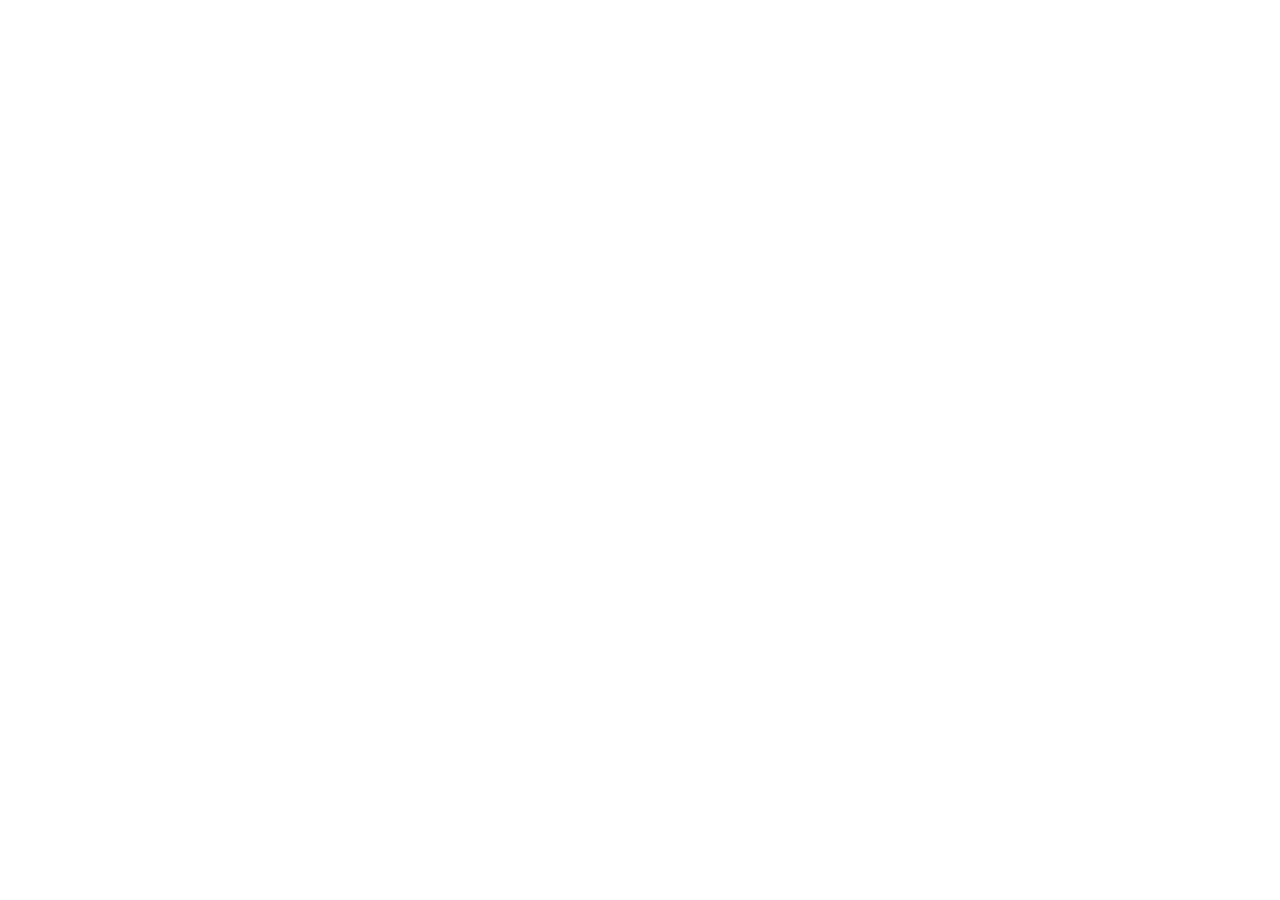
==== index.html @ abf0644c "Migrate dependencies update Co-authored-by: revablex <257068197+revablex@users.noreply.github.com>" ====
<!DOCTYPE html>
<html lang="en">
  <head>
    <meta charset="UTF-8" />
    <meta name="viewport" content="width=device-width, initial-scale=1.0" />
    <meta name="google-site-verification" content="fP5zdys_5iAXMjhgYzOSndz_Sbp30DmEW2HuNHnjSGg" />
    <title>RevableX — Analyze YouTube Comments. Discover Audience Questions.</title>
    <meta name="description" content="RevableX connects to YouTube and analyzes comments to find what your viewers are asking. Understand your audience with AI-powered comment analysis." />
    <meta name="author" content="RevableX" />

    <meta property="og:title" content="RevableX — Analyze YouTube Comments. Discover Audience Questions." />
    <meta property="og:description" content="RevableX connects to YouTube and analyzes comments to find what your viewers are asking." />
    <meta property="og:type" content="website" />

    <meta name="twitter:card" content="summary_large_image" />
    <link rel="preconnect" href="https://fonts.googleapis.com" />
    <link rel="preconnect" href="https://fonts.gstatic.com" crossorigin />
    <link href="https://fonts.googleapis.com/css2?family=Inter:wght@400;500;600;700;800;900&display=swap" rel="stylesheet" />
  </head>

  <body>
    <div id="root"></div>
    <script type="module" src="/src/main.tsx"></script>
  </body>
</html>
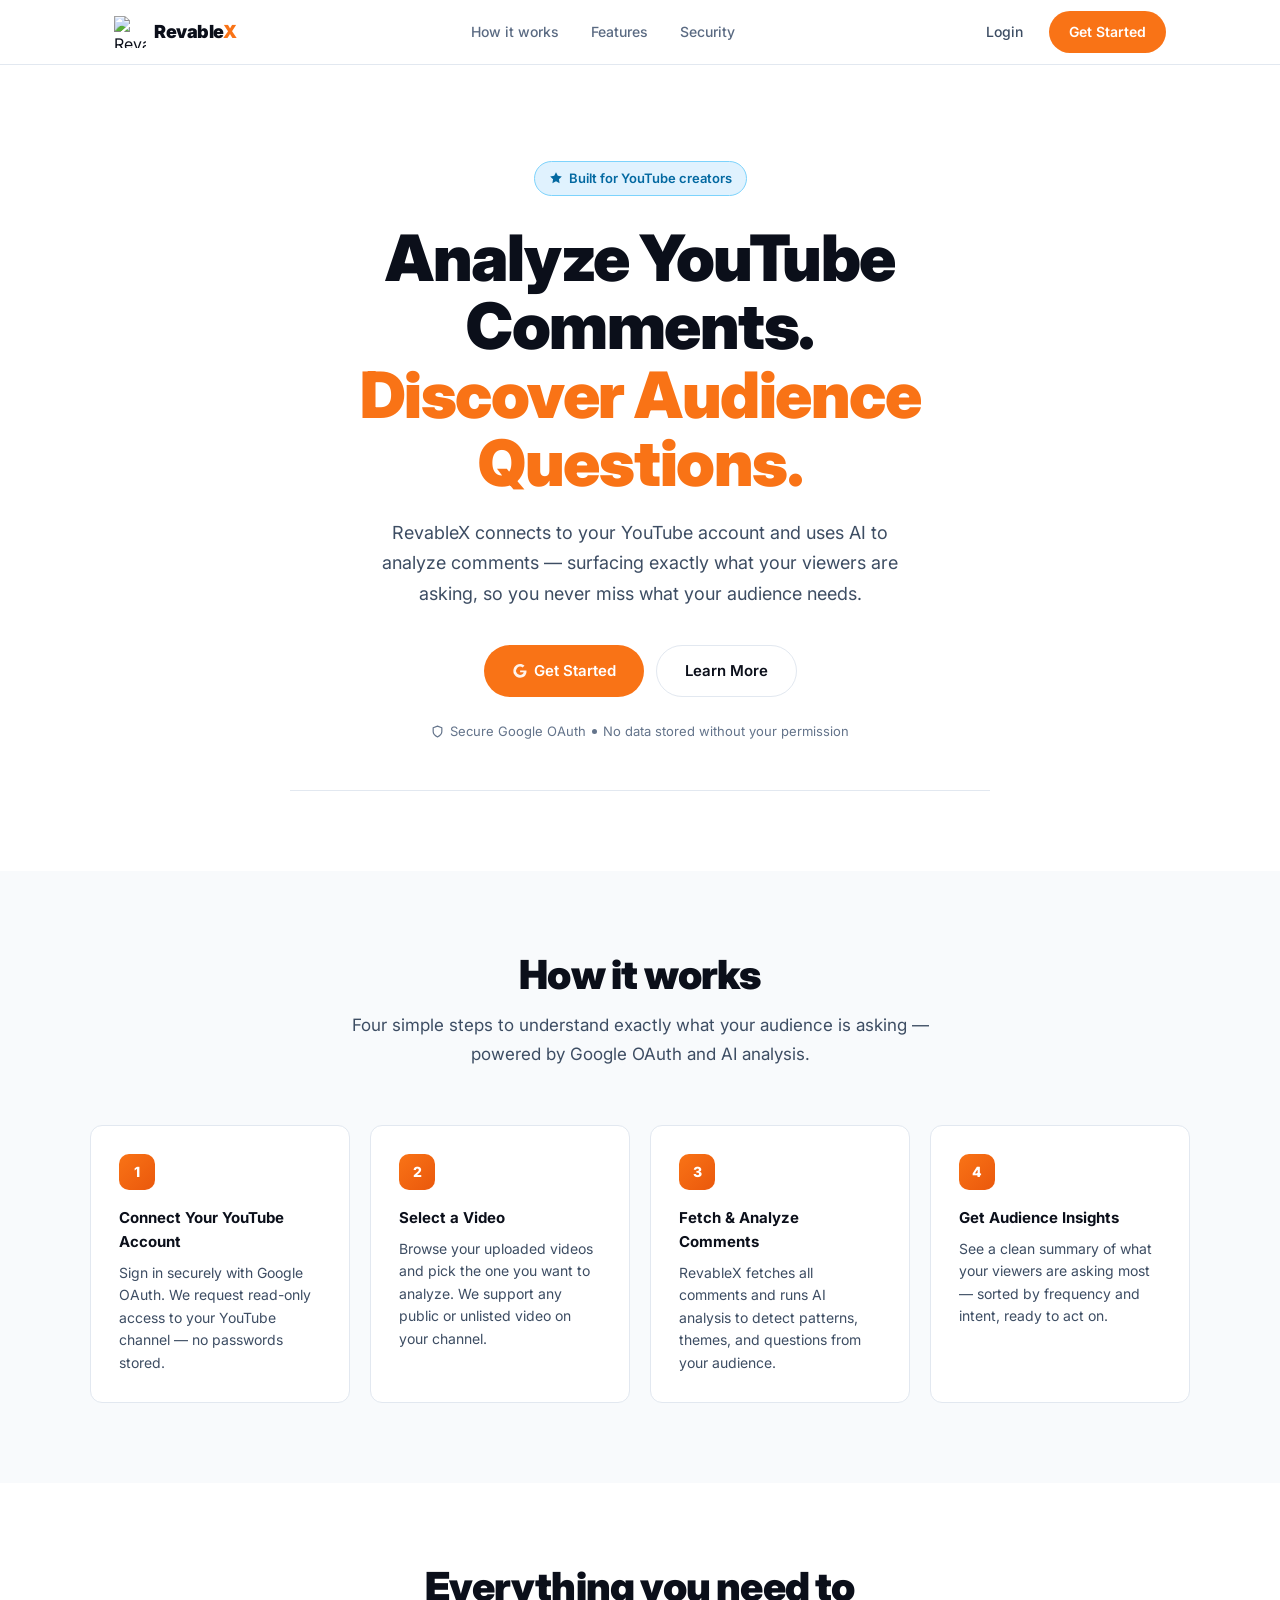
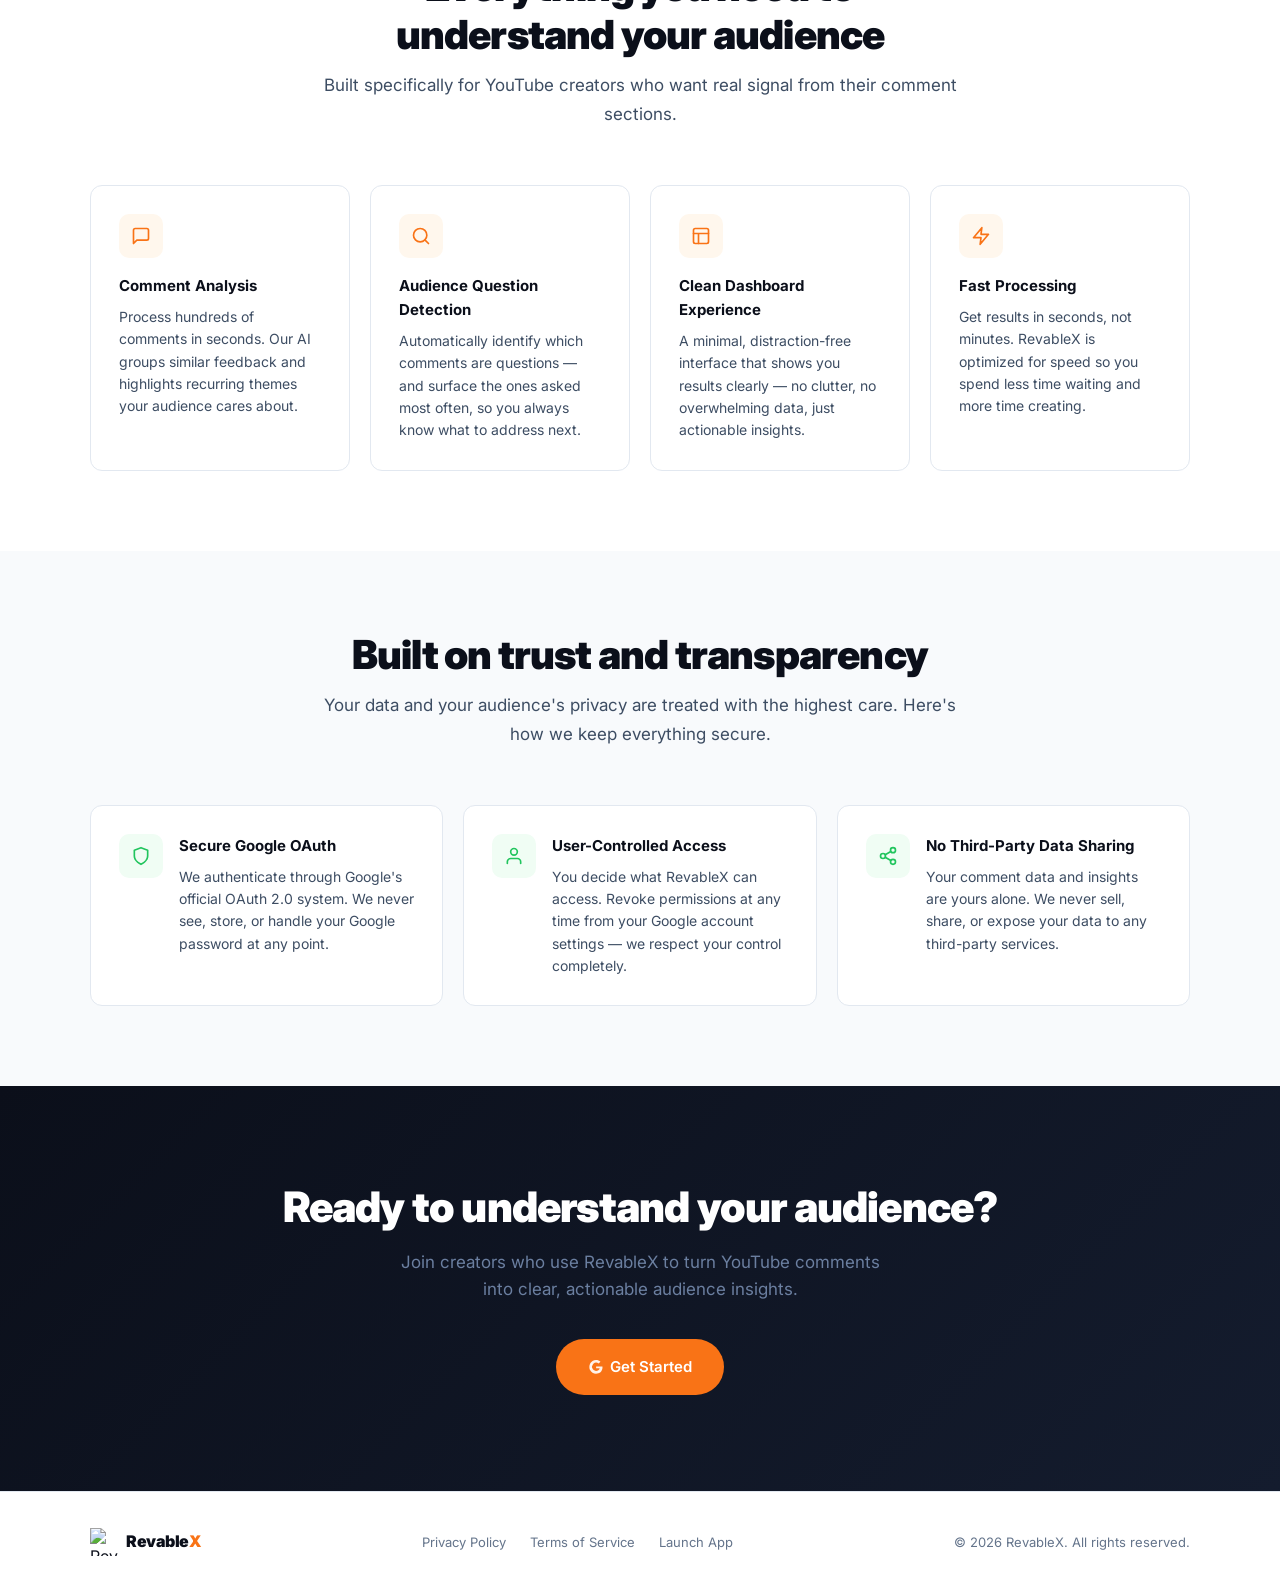
==== commit 0c7abfe7: "Convert to static HTML homepage Co-authored-by: revablex <257068197+revablex@users.noreply.github.co" ====
--- a/index.html
+++ b/index.html
@@ -1,25 +1,490 @@
 <!DOCTYPE html>
 <html lang="en">
-  <head>
-    <meta charset="UTF-8" />
-    <meta name="viewport" content="width=device-width, initial-scale=1.0" />
-    <meta name="google-site-verification" content="fP5zdys_5iAXMjhgYzOSndz_Sbp30DmEW2HuNHnjSGg" />
-    <title>RevableX — Analyze YouTube Comments. Discover Audience Questions.</title>
-    <meta name="description" content="RevableX connects to YouTube and analyzes comments to find what your viewers are asking. Understand your audience with AI-powered comment analysis." />
-    <meta name="author" content="RevableX" />
-
-    <meta property="og:title" content="RevableX — Analyze YouTube Comments. Discover Audience Questions." />
-    <meta property="og:description" content="RevableX connects to YouTube and analyzes comments to find what your viewers are asking." />
-    <meta property="og:type" content="website" />
-
-    <meta name="twitter:card" content="summary_large_image" />
-    <link rel="preconnect" href="https://fonts.googleapis.com" />
-    <link rel="preconnect" href="https://fonts.gstatic.com" crossorigin />
-    <link href="https://fonts.googleapis.com/css2?family=Inter:wght@400;500;600;700;800;900&display=swap" rel="stylesheet" />
-  </head>
-
-  <body>
-    <div id="root"></div>
-    <script type="module" src="/src/main.tsx"></script>
-  </body>
+<head>
+  <meta charset="UTF-8" />
+  <meta name="viewport" content="width=device-width, initial-scale=1.0" />
+  <meta name="google-site-verification" content="fP5zdys_5iAXMjhgYzOSndz_Sbp30DmEW2HuNHnjSGg" />
+  <title>RevableX — Analyze YouTube Comments. Discover Audience Questions.</title>
+  <meta name="description" content="RevableX connects to YouTube and analyzes comments to find what your viewers are asking. Understand your audience with AI-powered comment analysis." />
+  <meta name="author" content="RevableX" />
+  <meta property="og:title" content="RevableX — Analyze YouTube Comments. Discover Audience Questions." />
+  <meta property="og:description" content="RevableX connects to YouTube and analyzes comments to find what your viewers are asking." />
+  <meta property="og:type" content="website" />
+  <meta name="twitter:card" content="summary_large_image" />
+  <link rel="preconnect" href="https://fonts.googleapis.com" />
+  <link rel="preconnect" href="https://fonts.gstatic.com" crossorigin />
+  <link href="https://fonts.googleapis.com/css2?family=Inter:wght@400;500;600;700;800;900&display=swap" rel="stylesheet" />
+  <style>
+    *, *::before, *::after { box-sizing: border-box; margin: 0; padding: 0; }
+    :root {
+      --bg: #ffffff;
+      --fg: #0b0f1a;
+      --primary: #f97316;
+      --primary-hover: #ea580c;
+      --primary-shadow: rgba(249,115,22,0.35);
+      --accent: #0ea5e9;
+      --border: #e2e8f0;
+      --body-text: #3d4d63;
+      --muted: #64748b;
+      --soft-bg: #f8fafc;
+      --card-bg: #ffffff;
+      --badge-bg: #e0f2fe;
+      --badge-border: #7dd3fc;
+      --badge-text: #0369a1;
+      --trust-bg: #f0fdf4;
+      --trust-icon: #22c55e;
+      --dark-section: #0b0f1a;
+      --dark-section-2: #141c2e;
+      --radius: 12px;
+    }
+    body {
+      font-family: 'Inter', -apple-system, BlinkMacSystemFont, sans-serif;
+      background: var(--bg);
+      color: var(--fg);
+      -webkit-font-smoothing: antialiased;
+      line-height: 1.6;
+    }
+    a { text-decoration: none; color: inherit; }
+    ul { list-style: none; }
+
+    /* NAVBAR */
+    .nav {
+      position: sticky; top: 0; z-index: 100;
+      background: rgba(255,255,255,0.92);
+      backdrop-filter: blur(14px);
+      -webkit-backdrop-filter: blur(14px);
+      border-bottom: 1px solid var(--border);
+    }
+    .nav-inner {
+      max-width: 1100px; margin: 0 auto; padding: 0 24px;
+      height: 64px; display: flex; align-items: center; justify-content: space-between; gap: 24px;
+    }
+    .logo { display: flex; align-items: center; gap: 8px; }
+    .logo img { width: 32px; height: 32px; object-fit: contain; }
+    .logo-text { font-size: 18px; font-weight: 900; letter-spacing: -0.5px; color: var(--fg); }
+    .logo-text span { color: var(--primary); }
+    .nav-links { display: flex; align-items: center; gap: 4px; }
+    .nav-links a {
+      font-size: 14px; font-weight: 500; color: #5a6a82;
+      padding: 6px 14px; border-radius: 9999px;
+      transition: color 0.15s, background 0.15s;
+    }
+    .nav-links a:hover { color: var(--fg); background: var(--soft-bg); }
+    .nav-actions { display: flex; align-items: center; gap: 10px; flex-shrink: 0; }
+
+    /* BUTTONS */
+    .btn-primary {
+      background: var(--primary); color: #fff;
+      border: none; cursor: pointer; font-family: inherit; font-weight: 600;
+      font-size: 14px; border-radius: 9999px;
+      padding: 10px 20px;
+      transition: background 0.15s, transform 0.1s, box-shadow 0.15s;
+      display: inline-flex; align-items: center; gap: 6px; white-space: nowrap;
+    }
+    .btn-primary:hover {
+      background: var(--primary-hover);
+      box-shadow: 0 4px 18px var(--primary-shadow);
+      transform: translateY(-1px);
+    }
+    .btn-primary:active { transform: translateY(0); }
+    .btn-ghost {
+      background: none; border: none; cursor: pointer;
+      font-family: inherit; font-weight: 500; font-size: 14px;
+      color: var(--body-text); padding: 8px 16px; border-radius: 9999px;
+      transition: color 0.15s, background 0.15s; display: inline-block;
+    }
+    .btn-ghost:hover { color: var(--fg); background: var(--soft-bg); }
+    .btn-secondary {
+      background: var(--bg); color: var(--fg);
+      border: 1.5px solid var(--border); cursor: pointer;
+      font-family: inherit; font-weight: 600; font-size: 15px;
+      border-radius: 9999px; padding: 13px 28px;
+      transition: border-color 0.15s, background 0.15s, transform 0.1s;
+      display: inline-flex; align-items: center; gap: 6px; white-space: nowrap;
+    }
+    .btn-secondary:hover {
+      border-color: #94a3b8; background: var(--soft-bg); transform: translateY(-1px);
+    }
+
+    /* HAMBURGER */
+    .hamburger {
+      display: none; flex-direction: column; gap: 5px;
+      background: none; border: none; cursor: pointer; padding: 6px;
+    }
+    .hamburger span {
+      display: block; width: 22px; height: 2px;
+      background: var(--fg); border-radius: 2px;
+      transition: transform 0.2s, opacity 0.2s;
+    }
+    .hamburger.open span:nth-child(1) { transform: translateY(7px) rotate(45deg); }
+    .hamburger.open span:nth-child(2) { opacity: 0; }
+    .hamburger.open span:nth-child(3) { transform: translateY(-7px) rotate(-45deg); }
+
+    /* MOBILE MENU */
+    .mobile-menu {
+      display: none; position: fixed; top: 64px; left: 0; right: 0;
+      background: var(--bg); border-bottom: 1px solid var(--border);
+      padding: 16px 24px 24px; z-index: 99;
+      box-shadow: 0 8px 24px rgba(11,15,26,0.08);
+    }
+    .mobile-menu.open { display: block; }
+    .mobile-menu a {
+      display: block; padding: 12px 0; font-size: 15px; font-weight: 500;
+      color: var(--fg); border-bottom: 1px solid var(--border);
+    }
+    .mobile-menu a:last-of-type { border-bottom: none; }
+    .mobile-menu-actions { display: flex; flex-direction: column; gap: 10px; margin-top: 16px; }
+    .mobile-menu-actions .btn-ghost {
+      text-align: center; border: 1.5px solid var(--border); border-radius: 9999px; padding: 10px;
+    }
+    .mobile-menu-actions .btn-primary { justify-content: center; padding: 12px; font-size: 14px; }
+
+    /* BADGE */
+    .badge {
+      display: inline-flex; align-items: center; gap: 6px;
+      background: var(--badge-bg); border: 1px solid var(--badge-border);
+      color: var(--badge-text); font-size: 13px; font-weight: 600;
+      padding: 6px 14px; border-radius: 9999px; margin-bottom: 28px;
+    }
+
+    /* HERO */
+    .hero {
+      padding: 96px 24px 80px; text-align: center;
+      max-width: 780px; margin: 0 auto;
+    }
+    .hero h1 {
+      font-size: clamp(38px, 6vw, 64px); font-weight: 900;
+      line-height: 1.07; letter-spacing: -1.5px;
+      color: var(--fg); margin-bottom: 20px;
+    }
+    .hero h1 span { color: var(--primary); }
+    .hero p {
+      font-size: 18px; line-height: 1.7; color: var(--body-text);
+      max-width: 560px; margin: 0 auto 36px;
+    }
+    .hero-btns {
+      display: flex; align-items: center; justify-content: center;
+      gap: 12px; flex-wrap: wrap; margin-bottom: 24px;
+    }
+    .hero-btns .btn-primary { font-size: 15px; padding: 14px 28px; }
+    .trust-line {
+      display: flex; align-items: center; justify-content: center;
+      gap: 6px; flex-wrap: wrap;
+      font-size: 13px; color: var(--muted);
+    }
+    .trust-dot {
+      width: 5px; height: 5px; border-radius: 50%;
+      background: var(--muted); display: inline-block;
+    }
+    .hero-divider {
+      border: none; border-top: 1px solid var(--border);
+      margin-top: 48px; max-width: 700px; margin-left: auto; margin-right: auto;
+    }
+
+    /* SECTIONS */
+    .section { padding: 80px 24px; }
+    .section-soft { background: var(--soft-bg); }
+    .section-inner { max-width: 1100px; margin: 0 auto; }
+    .section-head { text-align: center; max-width: 640px; margin: 0 auto 56px; }
+    .section-head h2 {
+      font-size: clamp(28px, 4vw, 40px); font-weight: 900;
+      line-height: 1.2; letter-spacing: -0.8px; color: var(--fg); margin-bottom: 12px;
+    }
+    .section-head p { font-size: 17px; line-height: 1.7; color: var(--body-text); }
+
+    /* GRID */
+    .grid-4 { display: grid; gap: 20px; grid-template-columns: repeat(auto-fit, minmax(220px, 1fr)); }
+    .grid-3 { display: grid; gap: 20px; grid-template-columns: repeat(auto-fit, minmax(260px, 1fr)); }
+
+    /* CARD */
+    .card {
+      background: var(--card-bg); border: 1px solid var(--border);
+      border-radius: var(--radius); padding: 28px;
+      transition: box-shadow 0.2s, transform 0.2s, border-color 0.2s;
+      position: relative; overflow: hidden;
+    }
+    .card::before {
+      content: ''; position: absolute; top: 0; left: 0; right: 0; height: 3px;
+      background: linear-gradient(90deg, var(--primary), var(--accent));
+      opacity: 0; transition: opacity 0.2s;
+    }
+    .card:hover { box-shadow: 0 8px 28px rgba(11,15,26,0.1); transform: translateY(-3px); border-color: #c9d5e0; }
+    .card:hover::before { opacity: 1; }
+    .card h3 { font-size: 15px; font-weight: 700; color: var(--fg); margin-bottom: 8px; }
+    .card p { font-size: 14px; line-height: 1.6; color: var(--body-text); }
+
+    /* STEP NUM */
+    .step-num {
+      width: 36px; height: 36px; border-radius: 10px;
+      background: linear-gradient(135deg, var(--primary), var(--primary-hover));
+      color: #fff; font-size: 14px; font-weight: 800;
+      display: flex; align-items: center; justify-content: center;
+      flex-shrink: 0; margin-bottom: 16px;
+    }
+
+    /* FEATURE ICON */
+    .feature-icon {
+      width: 44px; height: 44px; border-radius: 10px;
+      background: #fff7ed; color: var(--primary);
+      display: flex; align-items: center; justify-content: center;
+      margin-bottom: 16px; flex-shrink: 0;
+    }
+
+    /* TRUST ICON */
+    .trust-icon {
+      width: 44px; height: 44px; border-radius: 10px;
+      background: var(--trust-bg); color: var(--trust-icon);
+      display: flex; align-items: center; justify-content: center;
+      flex-shrink: 0;
+    }
+    .trust-card { display: flex; gap: 16px; align-items: flex-start; }
+
+    /* CTA SECTION */
+    .cta-section {
+      padding: 96px 24px; text-align: center;
+      background: linear-gradient(135deg, var(--dark-section), var(--dark-section-2));
+    }
+    .cta-section h2 {
+      font-size: clamp(28px, 4vw, 42px); font-weight: 900;
+      line-height: 1.2; letter-spacing: -0.8px; color: #fff; margin-bottom: 16px;
+    }
+    .cta-section p { font-size: 17px; color: #6b7fa0; max-width: 480px; margin: 0 auto 36px; }
+    .cta-section .btn-primary { font-size: 15px; padding: 16px 32px; }
+
+    /* FOOTER */
+    footer {
+      border-top: 1px solid var(--border); padding: 36px 24px;
+    }
+    .footer-inner {
+      max-width: 1100px; margin: 0 auto;
+      display: flex; align-items: center; justify-content: space-between; flex-wrap: wrap; gap: 16px;
+    }
+    .footer-links { display: flex; align-items: center; gap: 24px; flex-wrap: wrap; }
+    .footer-links a { font-size: 13px; color: var(--muted); transition: color 0.15s; }
+    .footer-links a:hover { color: var(--fg); }
+    .footer-copy { font-size: 13px; color: var(--muted); }
+    .logo-sm img { width: 28px; height: 28px; object-fit: contain; }
+    .logo-sm .logo-text { font-size: 16px; }
+
+    /* RESPONSIVE */
+    @media (max-width: 768px) {
+      .nav-links { display: none; }
+      .nav-actions .btn-ghost { display: none; }
+      .hamburger { display: flex; }
+    }
+    @media (max-width: 480px) {
+      .nav-actions .btn-primary { font-size: 13px; padding: 8px 14px; }
+    }
+  </style>
+</head>
+<body>
+
+  <!-- NAVBAR -->
+  <nav class="nav">
+    <div class="nav-inner">
+      <a href="https://revablex.vercel.app" class="logo">
+        <img src="LOGO_PLACEHOLDER" alt="RevableX Logo" />
+        <span class="logo-text">Revable<span>X</span></span>
+      </a>
+      <ul class="nav-links">
+        <li><a href="#how-it-works">How it works</a></li>
+        <li><a href="#features">Features</a></li>
+        <li><a href="#security">Security</a></li>
+      </ul>
+      <div class="nav-actions">
+        <a href="https://revablex.vercel.app" class="btn-ghost">Login</a>
+        <a href="https://revablex.vercel.app" class="btn-primary">Get Started</a>
+      </div>
+      <button class="hamburger" id="hamburger" aria-label="Open menu">
+        <span></span><span></span><span></span>
+      </button>
+    </div>
+  </nav>
+
+  <!-- MOBILE MENU -->
+  <div class="mobile-menu" id="mobileMenu">
+    <a href="#how-it-works">How it works</a>
+    <a href="#features">Features</a>
+    <a href="#security">Security</a>
+    <div class="mobile-menu-actions">
+      <a href="https://revablex.vercel.app" class="btn-ghost">Login</a>
+      <a href="https://revablex.vercel.app" class="btn-primary">Get Started</a>
+    </div>
+  </div>
+
+  <!-- HERO -->
+  <section class="hero">
+    <div class="badge">
+      <svg width="14" height="14" viewBox="0 0 24 24" fill="currentColor"><path d="M12 2l3.09 6.26L22 9.27l-5 4.87 1.18 6.88L12 17.77l-6.18 3.25L7 14.14 2 9.27l6.91-1.01L12 2z"/></svg>
+      Built for YouTube creators
+    </div>
+    <h1>Analyze YouTube Comments.<br /><span>Discover Audience Questions.</span></h1>
+    <p>RevableX connects to your YouTube account and uses AI to analyze comments — surfacing exactly what your viewers are asking, so you never miss what your audience needs.</p>
+    <div class="hero-btns">
+      <a href="https://revablex.vercel.app" class="btn-primary" style="font-size:15px;padding:14px 28px;">
+        <svg width="16" height="16" viewBox="0 0 24 24" fill="none" style="flex-shrink:0"><path d="M21.35 11.1H12.18v2.73h5.32c-.23 1.34-.95 2.47-2.02 3.22v2.68h3.27c1.91-1.76 3.01-4.36 3.01-7.43 0-.5-.05-.99-.41-1.45z" fill="currentColor" opacity="0.9"/><path d="M12 22c2.73 0 5.02-.91 6.69-2.45l-3.27-2.68c-.91.61-2.07.97-3.42.97-2.63 0-4.86-1.78-5.66-4.17H3.14v2.77C4.8 19.73 8.21 22 12 22z" fill="currentColor" opacity="0.9"/><path d="M6.34 13.67c-.2-.61-.32-1.26-.32-1.93s.12-1.32.32-1.93V7.04H3.14A11.93 11.93 0 0 0 2 12c0 1.78.38 3.47 1.14 4.98l3.2-3.31z" fill="currentColor" opacity="0.9"/><path d="M12 5.36c1.48 0 2.81.51 3.86 1.51l2.89-2.89C17.07 2.29 14.75 1.36 12 1.36 8.21 1.36 4.8 3.63 3.14 6.92l3.2 3.25C7.14 7.66 9.37 5.36 12 5.36z" fill="currentColor" opacity="0.9"/></svg>
+        Get Started
+      </a>
+      <a href="#how-it-works" class="btn-secondary">Learn More</a>
+    </div>
+    <div class="trust-line">
+      <svg width="13" height="13" viewBox="0 0 24 24" fill="none" stroke="currentColor" stroke-width="2.2" stroke-linecap="round" stroke-linejoin="round"><path d="M12 22s8-4 8-10V5l-8-3-8 3v7c0 6 8 10 8 10z"/></svg>
+      Secure Google OAuth
+      <span class="trust-dot"></span>
+      No data stored without your permission
+    </div>
+    <hr class="hero-divider" />
+  </section>
+
+  <!-- HOW IT WORKS -->
+  <section class="section section-soft" id="how-it-works">
+    <div class="section-inner">
+      <div class="section-head">
+        <h2>How it works</h2>
+        <p>Four simple steps to understand exactly what your audience is asking — powered by Google OAuth and AI analysis.</p>
+      </div>
+      <div class="grid-4">
+        <div class="card">
+          <div class="step-num">1</div>
+          <h3>Connect Your YouTube Account</h3>
+          <p>Sign in securely with Google OAuth. We request read-only access to your YouTube channel — no passwords stored.</p>
+        </div>
+        <div class="card">
+          <div class="step-num">2</div>
+          <h3>Select a Video</h3>
+          <p>Browse your uploaded videos and pick the one you want to analyze. We support any public or unlisted video on your channel.</p>
+        </div>
+        <div class="card">
+          <div class="step-num">3</div>
+          <h3>Fetch &amp; Analyze Comments</h3>
+          <p>RevableX fetches all comments and runs AI analysis to detect patterns, themes, and questions from your audience.</p>
+        </div>
+        <div class="card">
+          <div class="step-num">4</div>
+          <h3>Get Audience Insights</h3>
+          <p>See a clean summary of what your viewers are asking most — sorted by frequency and intent, ready to act on.</p>
+        </div>
+      </div>
+    </div>
+  </section>
+
+  <!-- FEATURES -->
+  <section class="section" id="features">
+    <div class="section-inner">
+      <div class="section-head">
+        <h2>Everything you need to understand your audience</h2>
+        <p>Built specifically for YouTube creators who want real signal from their comment sections.</p>
+      </div>
+      <div class="grid-4">
+        <div class="card">
+          <div class="feature-icon">
+            <svg width="20" height="20" fill="none" viewBox="0 0 24 24" stroke="currentColor" stroke-width="2" stroke-linecap="round" stroke-linejoin="round"><path d="M21 15a2 2 0 0 1-2 2H7l-4 4V5a2 2 0 0 1 2-2h14a2 2 0 0 1 2 2z"/></svg>
+          </div>
+          <h3>Comment Analysis</h3>
+          <p>Process hundreds of comments in seconds. Our AI groups similar feedback and highlights recurring themes your audience cares about.</p>
+        </div>
+        <div class="card">
+          <div class="feature-icon">
+            <svg width="20" height="20" fill="none" viewBox="0 0 24 24" stroke="currentColor" stroke-width="2" stroke-linecap="round" stroke-linejoin="round"><circle cx="11" cy="11" r="8"/><path d="m21 21-4.35-4.35"/></svg>
+          </div>
+          <h3>Audience Question Detection</h3>
+          <p>Automatically identify which comments are questions — and surface the ones asked most often, so you always know what to address next.</p>
+        </div>
+        <div class="card">
+          <div class="feature-icon">
+            <svg width="20" height="20" fill="none" viewBox="0 0 24 24" stroke="currentColor" stroke-width="2" stroke-linecap="round" stroke-linejoin="round"><rect x="3" y="3" width="18" height="18" rx="2"/><path d="M3 9h18M9 21V9"/></svg>
+          </div>
+          <h3>Clean Dashboard Experience</h3>
+          <p>A minimal, distraction-free interface that shows you results clearly — no clutter, no overwhelming data, just actionable insights.</p>
+        </div>
+        <div class="card">
+          <div class="feature-icon">
+            <svg width="20" height="20" fill="none" viewBox="0 0 24 24" stroke="currentColor" stroke-width="2" stroke-linecap="round" stroke-linejoin="round"><path d="M13 2L3 14h9l-1 8 10-12h-9l1-8z"/></svg>
+          </div>
+          <h3>Fast Processing</h3>
+          <p>Get results in seconds, not minutes. RevableX is optimized for speed so you spend less time waiting and more time creating.</p>
+        </div>
+      </div>
+    </div>
+  </section>
+
+  <!-- SECURITY -->
+  <section class="section section-soft" id="security">
+    <div class="section-inner">
+      <div class="section-head">
+        <h2>Built on trust and transparency</h2>
+        <p>Your data and your audience's privacy are treated with the highest care. Here's how we keep everything secure.</p>
+      </div>
+      <div class="grid-3">
+        <div class="card trust-card">
+          <div class="trust-icon">
+            <svg width="20" height="20" fill="none" viewBox="0 0 24 24" stroke="currentColor" stroke-width="2" stroke-linecap="round" stroke-linejoin="round"><path d="M12 22s8-4 8-10V5l-8-3-8 3v7c0 6 8 10 8 10z"/></svg>
+          </div>
+          <div>
+            <h3>Secure Google OAuth</h3>
+            <p>We authenticate through Google's official OAuth 2.0 system. We never see, store, or handle your Google password at any point.</p>
+          </div>
+        </div>
+        <div class="card trust-card">
+          <div class="trust-icon">
+            <svg width="20" height="20" fill="none" viewBox="0 0 24 24" stroke="currentColor" stroke-width="2" stroke-linecap="round" stroke-linejoin="round"><path d="M20 21v-2a4 4 0 0 0-4-4H8a4 4 0 0 0-4 4v2"/><circle cx="12" cy="7" r="4"/></svg>
+          </div>
+          <div>
+            <h3>User-Controlled Access</h3>
+            <p>You decide what RevableX can access. Revoke permissions at any time from your Google account settings — we respect your control completely.</p>
+          </div>
+        </div>
+        <div class="card trust-card">
+          <div class="trust-icon">
+            <svg width="20" height="20" fill="none" viewBox="0 0 24 24" stroke="currentColor" stroke-width="2" stroke-linecap="round" stroke-linejoin="round"><circle cx="18" cy="5" r="3"/><circle cx="6" cy="12" r="3"/><circle cx="18" cy="19" r="3"/><line x1="8.59" y1="13.51" x2="15.42" y2="17.49"/><line x1="15.41" y1="6.51" x2="8.59" y2="10.49"/></svg>
+          </div>
+          <div>
+            <h3>No Third-Party Data Sharing</h3>
+            <p>Your comment data and insights are yours alone. We never sell, share, or expose your data to any third-party services.</p>
+          </div>
+        </div>
+      </div>
+    </div>
+  </section>
+
+  <!-- FINAL CTA -->
+  <section class="cta-section">
+    <h2>Ready to understand your audience?</h2>
+    <p>Join creators who use RevableX to turn YouTube comments into clear, actionable audience insights.</p>
+    <a href="https://revablex.vercel.app" class="btn-primary" style="font-size:15px;padding:16px 32px;">
+      <svg width="16" height="16" viewBox="0 0 24 24" fill="none" style="flex-shrink:0"><path d="M21.35 11.1H12.18v2.73h5.32c-.23 1.34-.95 2.47-2.02 3.22v2.68h3.27c1.91-1.76 3.01-4.36 3.01-7.43 0-.5-.05-.99-.41-1.45z" fill="currentColor" opacity="0.9"/><path d="M12 22c2.73 0 5.02-.91 6.69-2.45l-3.27-2.68c-.91.61-2.07.97-3.42.97-2.63 0-4.86-1.78-5.66-4.17H3.14v2.77C4.8 19.73 8.21 22 12 22z" fill="currentColor" opacity="0.9"/><path d="M6.34 13.67c-.2-.61-.32-1.26-.32-1.93s.12-1.32.32-1.93V7.04H3.14A11.93 11.93 0 0 0 2 12c0 1.78.38 3.47 1.14 4.98l3.2-3.31z" fill="currentColor" opacity="0.9"/><path d="M12 5.36c1.48 0 2.81.51 3.86 1.51l2.89-2.89C17.07 2.29 14.75 1.36 12 1.36 8.21 1.36 4.8 3.63 3.14 6.92l3.2 3.25C7.14 7.66 9.37 5.36 12 5.36z" fill="currentColor" opacity="0.9"/></svg>
+      Get Started
+    </a>
+  </section>
+
+  <!-- FOOTER -->
+  <footer>
+    <div class="footer-inner">
+      <a href="https://revablex.vercel.app" class="logo logo-sm">
+        <img src="LOGO_PLACEHOLDER" alt="RevableX Logo" style="width:28px;height:28px;" />
+        <span class="logo-text" style="font-size:16px;">Revable<span>X</span></span>
+      </a>
+      <div class="footer-links">
+        <a href="https://revablex.vercel.app/privacy">Privacy Policy</a>
+        <a href="https://revablex.vercel.app">Terms of Service</a>
+        <a href="https://revablex.vercel.app">Launch App</a>
+      </div>
+      <p class="footer-copy">© <span id="year"></span> RevableX. All rights reserved.</p>
+    </div>
+  </footer>
+
+  <script>
+    const el = document.getElementById('year');
+    if (el) el.textContent = new Date().getFullYear();
+
+    const hamburger = document.getElementById('hamburger');
+    const mobileMenu = document.getElementById('mobileMenu');
+    if (hamburger && mobileMenu) {
+      hamburger.addEventListener('click', function() {
+        mobileMenu.classList.toggle('open');
+        hamburger.classList.toggle('open');
+      });
+    }
+  </script>
+</body>
 </html>
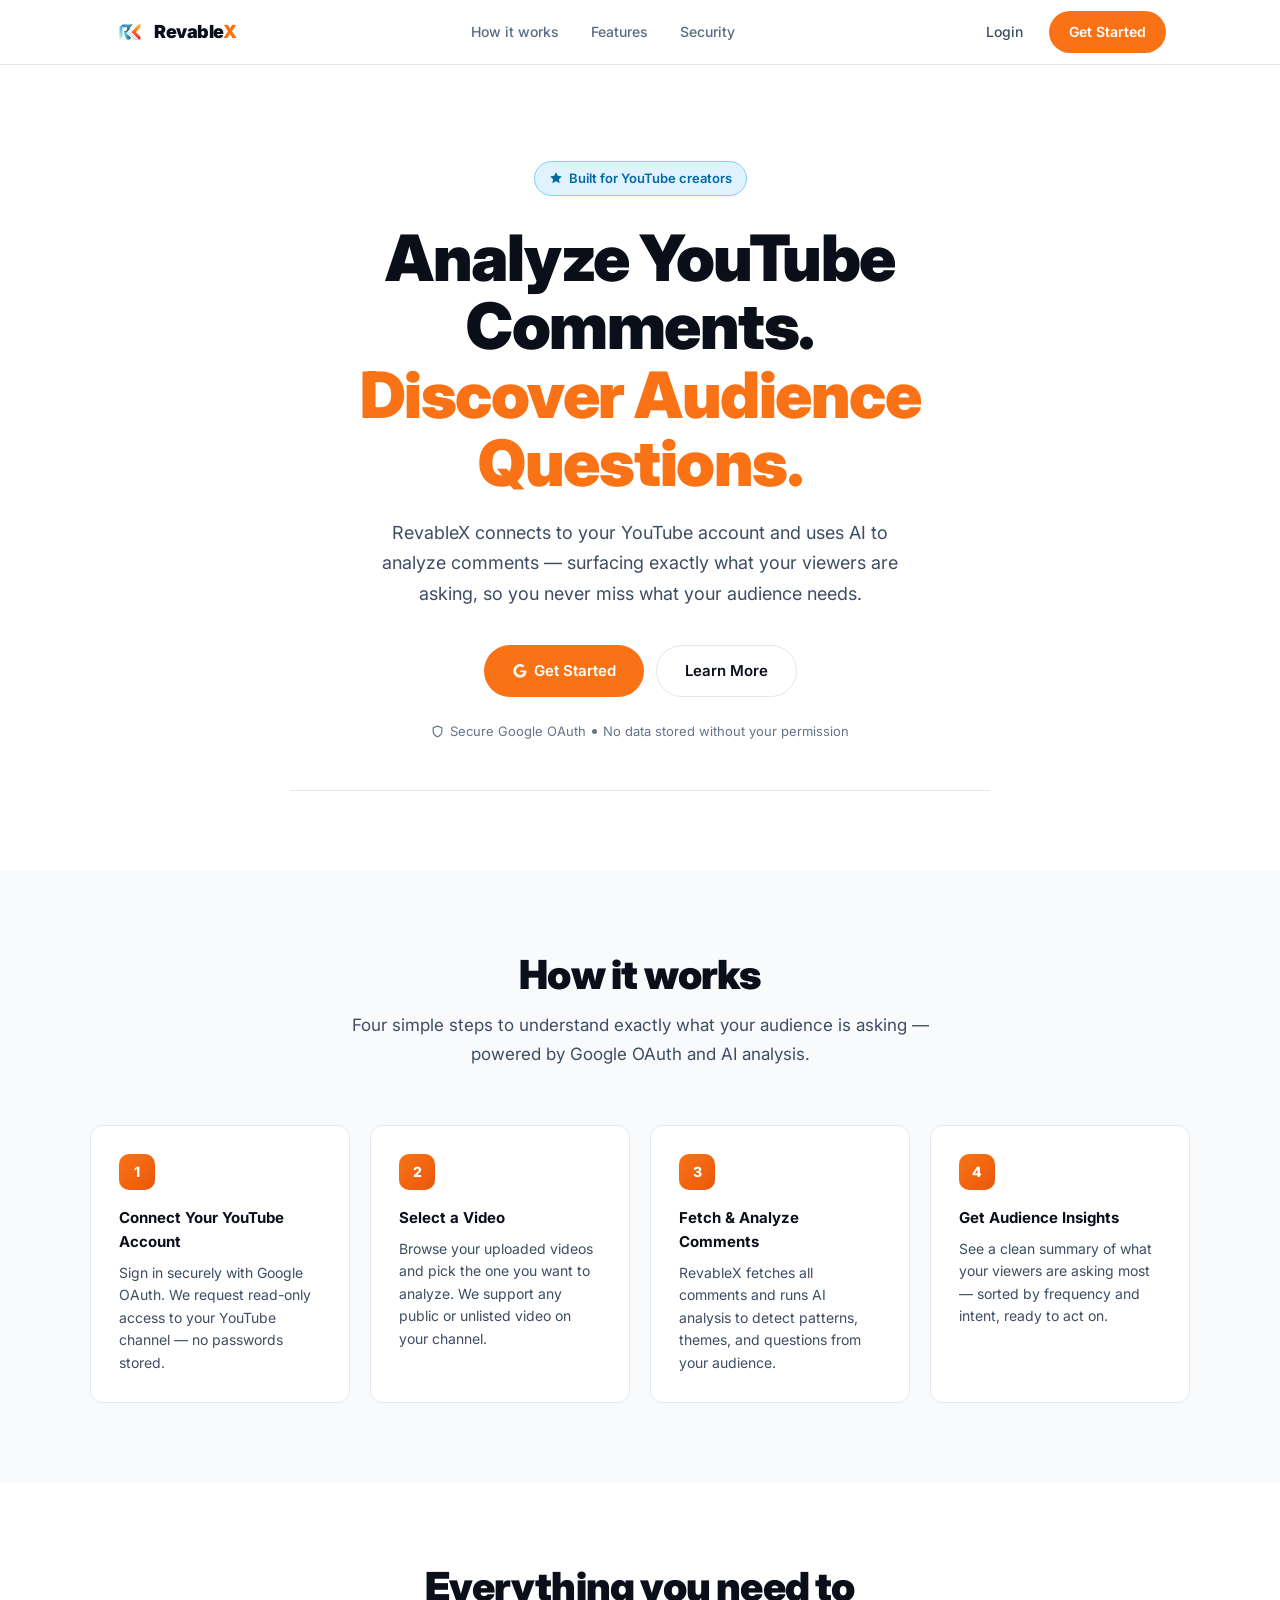
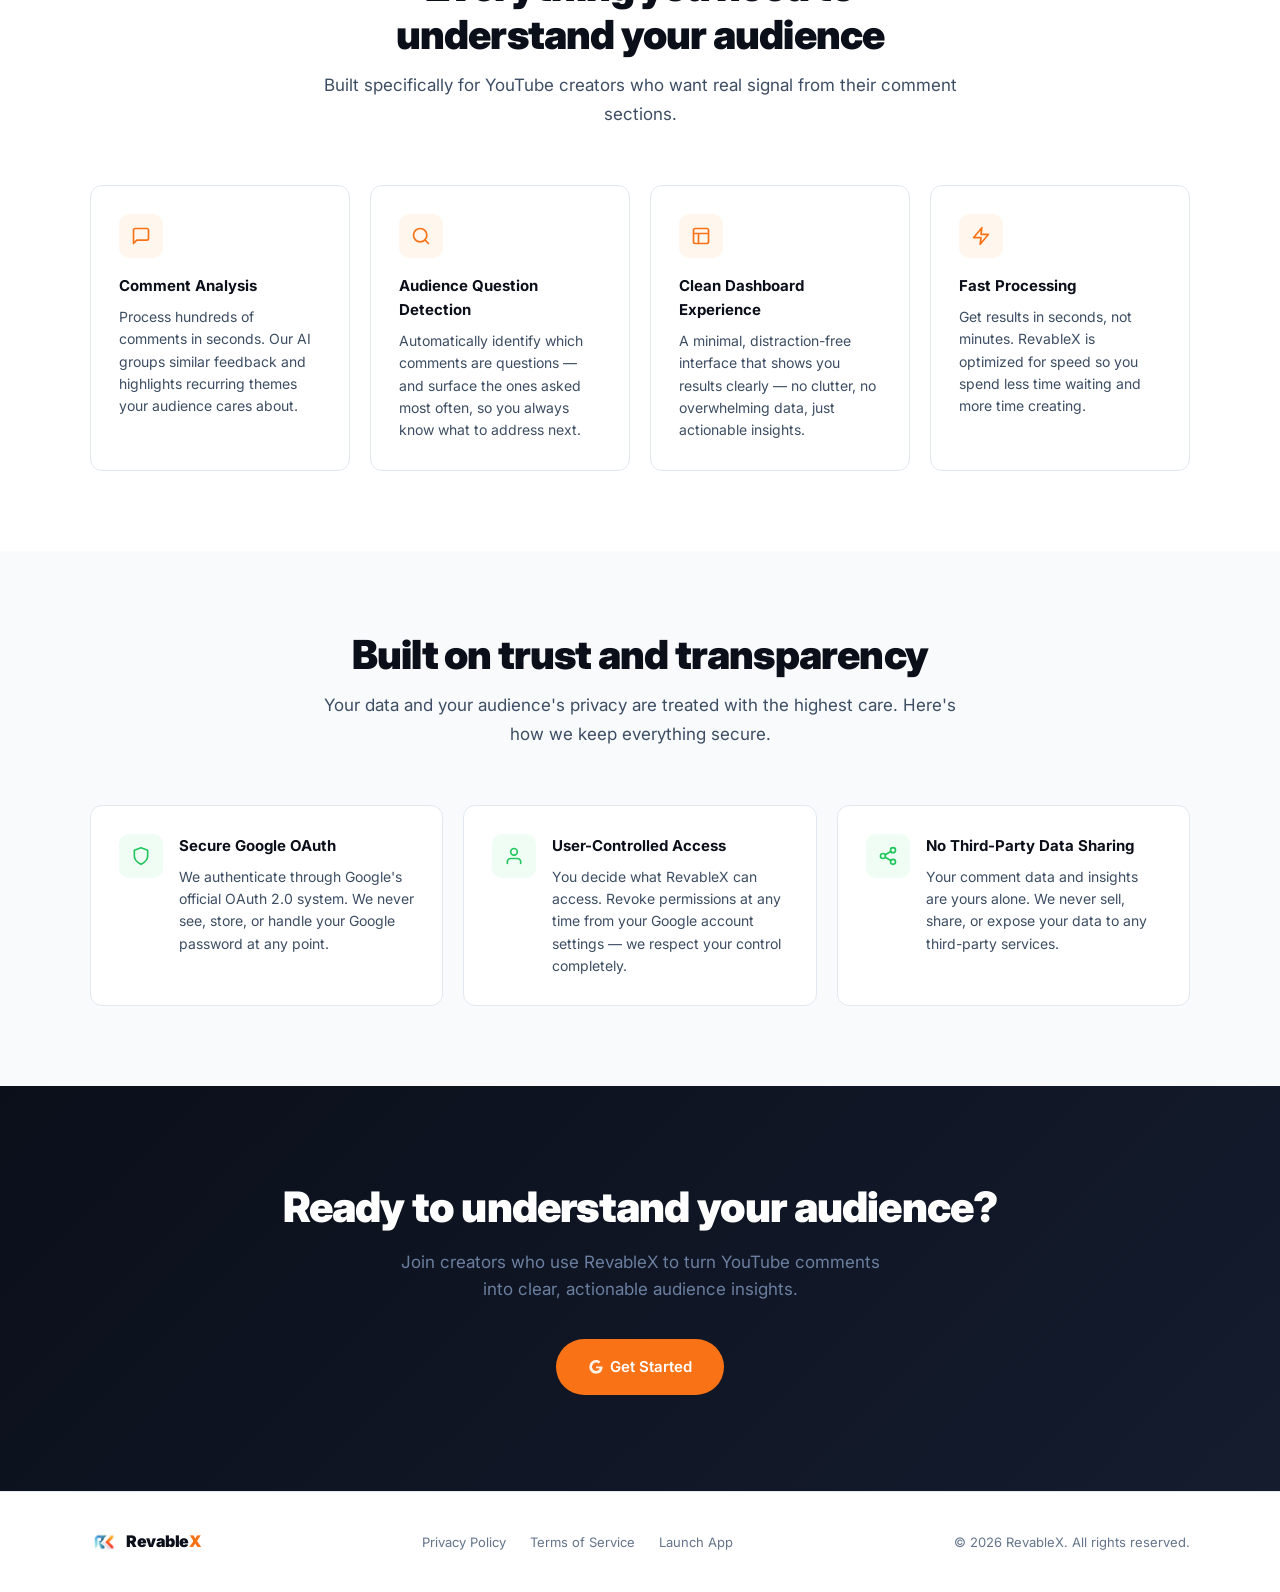
==== commit 49250552: "Convert homepage to static HTML Co-authored-by: revablex <257068197+revablex@users.noreply.github.co" ====
--- a/index.html
+++ b/index.html
@@ -283,7 +283,7 @@
   <nav class="nav">
     <div class="nav-inner">
       <a href="https://revablex.vercel.app" class="logo">
-        <img src="LOGO_PLACEHOLDER" alt="RevableX Logo" />
+        <img src="[data-uri]